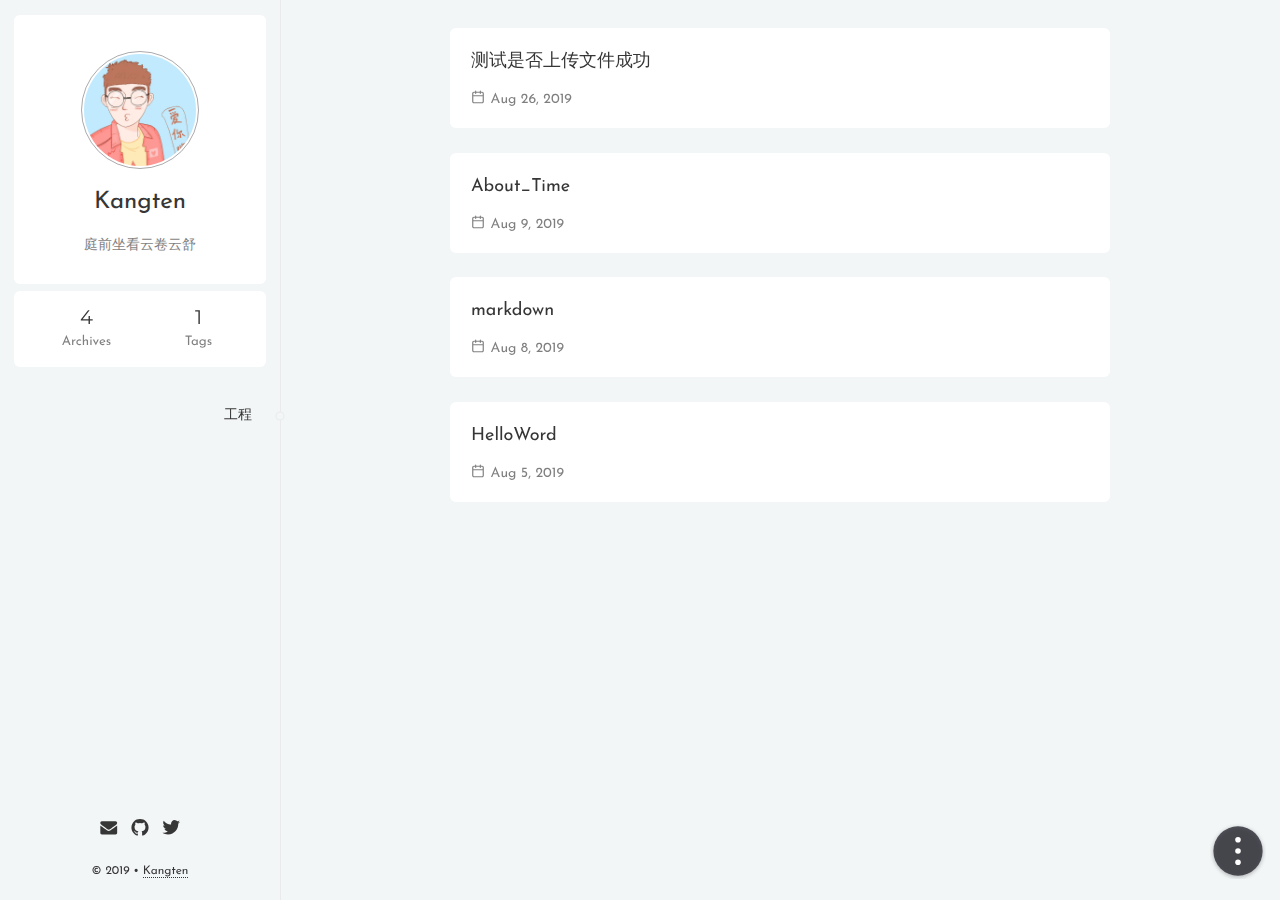
==== index.html @ 7aa26bff "Site updated: 2019-08-27 21:17:15" ====
<!doctype html>
<html lang="en">
<head><meta name="generator" content="Hexo 3.9.0">
<meta charset="utf-8">
<title>kangten</title>
<base href="/">
<meta name="viewport" content="width=device-width, initial-scale=1, maximum-scale=1, user-scalable=0">
<link rel="canonical" href="http://yoursite.com/">
<link rel="icon" type="image/x-icon" href="/favicon.ico">
<meta name="description" content="一个浪人的海洋 ~">
<meta property="og:type" content="website">
<meta property="og:title" content="kangten">
<meta property="og:url" content="http://yoursite.com/index.html">
<meta property="og:site_name" content="kangten">
<meta property="og:description" content="一个浪人的海洋 ~">
<meta property="og:locale" content="ZH_CN">
<meta property="og:image" content="http://yoursite.com/images/avatar.jpg">
<meta name="twitter:card" content="summary">
<meta name="twitter:title" content="kangten">
<meta name="twitter:description" content="一个浪人的海洋 ~">
<meta name="twitter:image" content="http://yoursite.com/images/avatar.jpg">
<link href="//fonts.googleapis.com/css?family=Baloo+Bhaijaan|Inconsolata|Josefin+Sans|Montserrat" rel="stylesheet">
<link href="/styles.b052e0427aa70b7d0587.css" rel="stylesheet">
<link rel="stylesheet" href="/theme.a1d69984e2ce5b6f67a8.css">
<script src="/config.ad5f6d2d308c58d9fbae.js"></script>
</head>
<body lang="en">
<is-d2a57d></is-d2a57d>
<script src="/runtime.9c308a63d02029c20228.js"></script>
<script src="/polyfills-es5.613d1909ec381c0aefb7.js"></script>
<script src="/polyfills.23aa31104b29f3163090.js"></script>
<script src="/main.7c07007d02c08b471cdf.en.js"></script>
</body>
</html>
---- styles.b052e0427aa70b7d0587.css ----
body,html{height:100%}html{font-size:14px}@media screen and (max-width:359px){html{font-size:12px}}body{margin:0;height:100%;font-family:arial,sans-serif;text-rendering:geometricPrecision;-webkit-font-smoothing:antialiased;-webkit-text-size-adjust:100%}h1,h2,h3,h4,h5,h6{font-weight:400;line-height:1.5}h1{font-size:1.78571rem}h2{font-size:1.42857rem}h3{font-size:1.28571rem}h4{font-size:1.14286rem}h5,h6{font-size:1rem}a{color:inherit;text-decoration:none;cursor:pointer}canvas,iframe,video{display:block;margin:auto;max-width:100%}img{max-width:100%}blockquote{margin:0;padding:0}table{border-spacing:0;border-collapse:collapse;font-size:inherit}td,th{padding:0}code,pre{font-size:85%;-webkit-font-smoothing:initial;-moz-osx-font-smoothing:initial}code{padding:.2em .4em;border-radius:3px}pre{padding:.75rem 1rem;line-height:1.6;border:1px solid;border-color:inherit}pre pre{border:0}pre code{background:none;margin:0;padding:0;color:inherit}:focus{outline:none}::-webkit-scrollbar{width:8px;height:6px}@media (max-width:676px){::-webkit-scrollbar{width:0;height:0;background:none}}::-webkit-scrollbar-thumb{border-radius:3px}input{border:0;background:none;color:inherit;font-family:inherit;line-height:1.4}input::-webkit-input-placeholder{color:inherit;opacity:.5}@font-face{font-weight:400;font-style:normal;font-family:Icon;src:url([data-uri]) format("woff")}.NGJlZT:before{color:inherit;text-transform:none;font-style:normal;font-family:Icon}.icon-exit:before{content:"\E928"}.icon-external:before{content:"\E929"}.icon-check:before{content:"\E92A"}.icon-circle:before{content:"\E92B"}.icon-link:before{content:"\E906"}.icon-at:before{content:"\E927"}.icon-image:before{content:"\E905"}.icon-loader:before{content:"\E902"}.icon-author:before{content:"\E900"}.icon-cate:before{content:"\E901"}.icon-hash:before{content:"\E903"}.icon-dot:before{content:"\E904"}.icon-next:before{content:"\E907"}.icon-previous:before{content:"\E908"}.icon-down:before{content:"\E909"}.icon-up:before{content:"\E90A"}.icon-search:before{content:"\E90B"}.icon-calendar:before{content:"\E90C"}.icon-eye:before{content:"\E90D"}.icon-clock:before{content:"\E90E"}.icon-sidebar:before{content:"\E926"}.icon-toc:before{content:"\E925"}.icon-wechat:before{content:"\E91C"}.icon-paypal:before{content:"\E919"}.icon-bitcoin:before{content:"\E91B"}.icon-soundcloud:before{content:"\E90F"}.icon-pinterest:before{content:"\E91A"}.icon-youtube:before{content:"\E916"}.icon-tumblr:before{content:"\E914"}.icon-linkedin:before{content:"\E915"}.icon-myspace:before{content:"\E917"}.icon-disqus:before{content:"\E918"}.icon-hangouts:before{content:"\E910"}.icon-email:before{content:"\E911"}.icon-facebook:before{content:"\E912"}.icon-dribbble:before{content:"\E913"}.icon-telegram:before{content:"\E91D"}.icon-qq:before{content:"\E91E"}.icon-instagram:before{content:"\E91F"}.icon-weibo:before{content:"\E920"}.icon-googleplus:before{content:"\E921"}.icon-feed:before{content:"\E922"}.icon-twitter:before{content:"\E923"}.icon-github:before{content:"\E924"}.highlight{position:relative;margin:1.5rem 0}.highlight>div{overflow-x:auto}.highlight code{background:none}.highlight pre{margin:0;border:0}.highlight .gutter{text-align:right;-webkit-user-select:none;-moz-user-select:none;-ms-user-select:none;user-select:none}.highlight .gutter pre{padding:.75rem .25rem .75rem .75rem}.highlight figcaption{padding:.5rem 1rem;font-size:85%}.highlight figcaption a{float:right;border:0}.highlight .emphasis{font-style:italic}.highlight .strong{font-weight:700}.gist .gist-meta{background:none!important}.gist .gist-file{border-color:#eee!important;border-radius:3px!important}.gist .gist-data{padding:.4em 0!important;border-color:#eee!important;border-radius:3px 3px 0 0!important}.OTE5OT{position:relative}.N2E4Mj{position:fixed;top:0;left:0;z-index:1;overflow-x:hidden;overflow-y:auto;-webkit-overflow-scrolling:touch;width:100%;height:100%}.N2E4Mj img{position:absolute;transition:transform .3s cubic-bezier(.2,0,.2,1);-ms-transform-origin:0 0;transform-origin:0 0}.N2E4Mj:after{content:"";position:absolute;left:0;right:0;bottom:0;top:0;z-index:-1;transition:opacity .3s;opacity:0}.MDRlMT{cursor:zoom-out}.MDRlMT:after{opacity:1}.MzI1NG{word-wrap:break-word;line-height:1.8}.MzI1NG h2,.MzI1NG h3,.MzI1NG h4,.MzI1NG h5,.MzI1NG h6{margin:1.44rem 0 1rem;padding-top:1rem;font-weight:700}.MzI1NG h2 a,.MzI1NG h3 a,.MzI1NG h4 a,.MzI1NG h5 a,.MzI1NG h6 a{visibility:hidden;border:0}.MzI1NG h2 a:active,.MzI1NG h2 a:focus,.MzI1NG h2 a:hover,.MzI1NG h3 a:active,.MzI1NG h3 a:focus,.MzI1NG h3 a:hover,.MzI1NG h4 a:active,.MzI1NG h4 a:focus,.MzI1NG h4 a:hover,.MzI1NG h5 a:active,.MzI1NG h5 a:focus,.MzI1NG h5 a:hover,.MzI1NG h6 a:active,.MzI1NG h6 a:focus,.MzI1NG h6 a:hover{color:inherit}.MzI1NG h2 a:active:after,.MzI1NG h2 a:focus:after,.MzI1NG h2 a:hover:after,.MzI1NG h3 a:active:after,.MzI1NG h3 a:focus:after,.MzI1NG h3 a:hover:after,.MzI1NG h4 a:active:after,.MzI1NG h4 a:focus:after,.MzI1NG h4 a:hover:after,.MzI1NG h5 a:active:after,.MzI1NG h5 a:focus:after,.MzI1NG h5 a:hover:after,.MzI1NG h6 a:active:after,.MzI1NG h6 a:focus:after,.MzI1NG h6 a:hover:after{opacity:1;transition:opacity .15s}.MzI1NG h2 a:after,.MzI1NG h3 a:after,.MzI1NG h4 a:after,.MzI1NG h5 a:after,.MzI1NG h6 a:after{padding-left:.2em;content:"\E906";vertical-align:-16%;font-style:normal;font-family:Icon;line-height:1;opacity:.63}.MzI1NG h2:active a,.MzI1NG h2:focus a,.MzI1NG h2:hover a,.MzI1NG h3:active a,.MzI1NG h3:focus a,.MzI1NG h3:hover a,.MzI1NG h4:active a,.MzI1NG h4:focus a,.MzI1NG h4:hover a,.MzI1NG h5:active a,.MzI1NG h5:focus a,.MzI1NG h5:hover a,.MzI1NG h6:active a,.MzI1NG h6:focus a,.MzI1NG h6:hover a{visibility:visible}.MzI1NG h2{position:relative;margin:2em 0 1em}.MzI1NG>iframe,.MzI1NG>video{margin:2em auto}.MzI1NG img{vertical-align:text-bottom}.MzI1NG>h2:first-child{padding:0}.MzI1NG hr{margin:2.5em auto;width:4px;height:4px;border:0;border-radius:3px;background-color:currentColor;box-shadow:1em 0 0 0 currentColor,-1em 0 0 0 currentColor;opacity:.2}.MzI1NG blockquote{position:relative;margin:2em 0;padding-left:24px}.MzI1NG blockquote:before{position:absolute;left:0;top:0;width:4px;bottom:0;background-color:currentColor;content:"";opacity:.1}.MzI1NG blockquote footer cite{word-break:break-all}.MzI1NG blockquote footer cite:before{padding:0 .3em;content:"\2014"}.MzI1NG li{line-height:2}.MzI1NG ol,.MzI1NG ul{padding:0 2rem}.MzI1NG ol>li{list-style-type:decimal}.MzI1NG ol>li>ol>li{list-style-type:lower-alpha}.MzI1NG ol>li>ol>li>ol>li{list-style-type:lower-roman}.MzI1NG a{border-bottom:1px dotted;transition:color .15s,border-color .15s,opacity .15s}.MzI1NG a:active,.MzI1NG a:focus,.MzI1NG a:hover{border-bottom-style:solid}.MzI1NG>pre{overflow-x:auto}.MzI1NG>pre code{color:inherit;background-color:inherit}.ZTFmOT:first-letter{float:left;margin:.3rem .4rem 0 0;font-size:2.9rem;line-height:1}.article-img{display:block;margin:auto;cursor:zoom-in}.article-img+figcaption{display:block;margin-top:.75em;text-align:center;font-size:.85em;opacity:.63}.article-bounded{margin:1.5em 0;border-color:inherit}.article-bounded>div{overflow-x:auto}@media (max-width:676px){.article-bounded{overflow-x:auto;margin:1.5em -1.5rem}.article-bounded>div{display:table;overflow-x:inherit;padding:0 1.5rem;min-width:100%;box-shadow:none!important}}.article-table{border-color:inherit}.article-table table{margin:auto;min-width:100%;border-color:inherit}.article-table td,.article-table th{padding:.75em 1em;border:1px solid;border-color:inherit}.article-table td:first-child,.article-table th:first-child{border-left-width:0}@media (max-width:676px){.article-table td:first-child,.article-table th:first-child{border-left-width:1px}}.article-table th{text-align:inherit;white-space:nowrap;font-weight:700}.article-table td{white-space:pre}.article-table th[align=center]{text-align:center}.article-table th[align=right]{text-align:right}
.M2ExND{position:relative;display:block;margin-left:1.5rem;padding:.5rem 0;line-height:2rem;transition:color .15s}.M2ExND:before{position:absolute;top:1.5rem;left:-1rem;content:"-";opacity:.63;-ms-transform:translateY(-50%);transform:translateY(-50%)}.YzhjMW{float:left;padding-right:.5rem;white-space:nowrap;letter-spacing:1px;font-size:.85rem;opacity:.63}.NTA2NW{display:table-cell;font-size:1.15rem}
.NTk5MD{padding:2px;width:8rem;height:8rem;border:1px solid;border-radius:50%;vertical-align:bottom}@media (max-width:676px){.NTk5MD{border-color:hsla(0,0%,100%,.618)!important}}
.YjVhZj{display:block}.MmI3Mj{border-radius:6px;padding:2.15rem}@media (max-width:676px){.MmI3Mj{border-radius:0;padding:1.5rem}}
.Y2M2MW{position:relative;display:block;padding:1rem 2.15rem 2.15rem}@media (max-width:676px){.Y2M2MW{padding:1rem 1.5rem 1.5rem}}.NDczMT{display:block;padding:1rem;border-radius:3px;text-align:center;line-height:1.8;transition:background-color .15s;-webkit-user-select:none;-moz-user-select:none;-ms-user-select:none;user-select:none}.NDczMT:active,.NDczMT:focus,.NDczMT:hover{color:#fff}.YzI2ZD{padding-bottom:4rem;line-height:1.6}
.MDM2NT{display:block;margin:2rem 0;padding:1rem 1.5rem;border-left:3px solid rgba(0,0,0,0);border-radius:3px;word-break:break-word;line-height:1.8}.MGMyMz{margin:0;padding:0}.ZDZmOD{overflow:hidden;list-style:none}.YzRkY2{float:left}.YzRkY2 span{margin:0 .6em 0 .2em}.YjY2OW{display:table-cell}
.OThiOG{position:fixed;right:1rem;bottom:1.5rem;z-index:1;color:#fff;text-align:center;-webkit-tap-highlight-color:transparent}.MmM4ZT{z-index:-1;display:block}.MmM4ZT,.N2JlND{width:4rem;height:4rem}.N2JlND{cursor:pointer}.ZjYxMz{transform:translate3d(2rem,2rem,0)}.ZjYxMz circle{transition:all .15s cubic-bezier(0,0,.382,1.618);fill:#fff}.NWI4YT{font-size:1.2rem;line-height:1;-ms-transform:translateY(.382em);transform:translateY(.382em);fill:#fff;text-anchor:middle}.NWI4YT tspan{font-size:.75rem;font-family:inherit}.NGZkNG{opacity:.9;-ms-transform:rotate(-90deg);transform:rotate(-90deg);-ms-transform-origin:50% 50%;transform-origin:50% 50%;stroke-width:1px;fill:none}.MGI4ZD{opacity:.8}.NDgwOT span{position:absolute;z-index:-1;width:2.8rem;height:2.8rem;border-radius:50%;background-color:rgba(0,0,0,.8);box-shadow:0 2px 4px 1px rgba(0,0,0,.2);font-size:1.5rem;line-height:2.8rem;opacity:0;cursor:pointer;transition:.4s cubic-bezier(0,0,.382,1.618);transition-property:transform,opacity}.NDgwOT span:before{font-size:inherit}.NDgwOT span:nth-child(3n-2){top:0;right:0}.NDgwOT span:nth-child(3n-1){top:0;left:0}.NDgwOT span:nth-child(3n){bottom:0;left:0}.NmRjZD span{opacity:1}.NmRjZD span:first-child{transform:translate3d(0,-140%,0)}.NmRjZD span:nth-child(2){transform:translate3d(-98.99495%,-98.99495%,0)}.NmRjZD span:nth-child(3){transform:translate3d(-140%,0,0)}.NmRjZD span:nth-child(4){transform:translate3d(0,-280%,0)}.NmRjZD span:nth-child(5){transform:translate3d(-107.15136%,-258.68627%,0)}
.NTM3NG{display:-ms-flexbox;display:flex;-ms-flex-pack:center;justify-content:center;margin:2rem 0}.NGMyND,.NTM3NG{text-align:center}.NGMyND{margin:0 2px;width:2.4rem;height:2.4rem;border-radius:50%;line-height:2.4rem}.NGMyND:active,.NGMyND:focus,.NGMyND:hover,.YzJjYT{color:#fff}.NGJiY2,.YzJjYT{pointer-events:none}.NGJiY2:before{content:"\E904";font-family:Icon}.YzFlMj:before{content:"\E908";font-family:Icon}.ZTE4MW:before{content:"\E907";font-family:Icon}
.Y2JkZj{display:block;overflow:hidden;margin-bottom:1.75rem;border-radius:6px}@media (max-width:676px){.Y2JkZj{margin:1rem}}.MTYzZG{margin:0;font-weight:400;-webkit-tap-highlight-color:transparent}.MTYzZG a{padding:1.5rem 1.5rem 0;transition:color .15s}.MTYzZG a,.YzNkNz{display:block}.NzJkZT{padding:0 1.5rem;opacity:.8}.OWViNG{margin:1em 1.5rem 0;padding-bottom:1.5rem;opacity:.63}.NjI4MD{display:inline-block;margin-right:1rem}.M2VjND{margin-right:.4rem}
.NTg3ZW{display:block;margin:4rem 0 1.5rem;text-align:center}.NTNmYj{margin:0;font-size:1.1rem;line-height:2}.MTQwMW{position:relative;padding-top:1rem}.ZmE3OD{position:absolute;right:0;bottom:3.6rem;left:0;margin:auto;max-width:24rem;border-color:inherit}.MzUzMD{overflow:hidden;border:1px solid;border-color:inherit;border-radius:6px;box-shadow:3px 4px 11px rgba(42,43,51,.1)}.MzUzMD div{padding:1rem 1.5rem;text-align:left;line-height:1.5}@media (max-width:676px){.MzUzMD div{padding:1rem}}.MzUzMD a{border-radius:3px;transition:background-color .15s,color .15s}.MzcxMj{box-sizing:border-box;border:1px solid;border-color:inherit;border-radius:2.6rem;white-space:nowrap;font-size:.85rem;line-height:2.6rem}.MzcxMj,.Njc1ND{display:inline-block}.Njc1ND{position:relative;padding:0 1rem;border-color:inherit;font-size:1.1rem;transition:color .15s}.Njc1ND:after{position:absolute;top:50%;right:0;height:1.4rem;border-left:1px solid;border-color:inherit;content:"";-ms-transform:translateY(-50%);transform:translateY(-50%)}.Njc1ND:first-child{padding-left:1.25rem}.Njc1ND:last-child{padding-right:1.25rem}.Njc1ND:last-child:after{content:none}.Njc1ND:before{vertical-align:middle;font-size:1.4rem}.MzUzMD.wechat a:active,.MzUzMD.wechat a:focus,.MzUzMD.wechat a:hover,.YjJhZj.wechat{color:#09bb07}.MzUzMD.alipay a:active,.MzUzMD.alipay a:focus,.MzUzMD.alipay a:hover,.YjJhZj.alipay{color:#00a0e9}.MzUzMD.paypal a:active,.MzUzMD.paypal a:focus,.MzUzMD.paypal a:hover,.YjJhZj.paypal{color:#387cbc}.MzUzMD.bitcoin a:active,.MzUzMD.bitcoin a:focus,.MzUzMD.bitcoin a:hover,.YjJhZj.bitcoin{color:#f7931a}
.MDMxMm,.YzNjN2{display:block}.YzNjN2{width:100%}.ZDZhND{position:relative;display:block;text-align:center}.ZDZhND:before{position:absolute;top:50%;left:50%;margin:-.7em 0 0 -.7em;color:inherit;content:"\E902";font-style:normal;font-size:1.4rem;font-family:Icon;opacity:.63;-webkit-animation:1.75s linear infinite;animation:1.75s linear infinite;-webkit-animation-name:ODMzZD;animation-name:ODMzZD}.NTUyZD:before{content:"\E905";-webkit-animation:none;animation:none}@-webkit-keyframes ODMzZD{0%{transform:rotate(0)}to{transform:rotate(1turn)}}@keyframes ODMzZD{0%{transform:rotate(0)}to{transform:rotate(1turn)}}
.MzI5Mz{position:fixed;top:0;bottom:0;left:0;border-right:1px solid}@media (max-width:975px){.MzI5Mz{opacity:0;z-index:0}}@media (max-width:676px){.MzI5Mz{border:0;color:#fff}}.MzA5ZD{position:relative;overflow-y:auto;-webkit-overflow-scrolling:touch;margin-right:-1rem;padding-right:1rem;height:100%;width:20rem}@media (max-width:676px){.MzA5ZD{padding-right:1.6rem}}.MzA5ZD::-webkit-scrollbar{width:0;height:0}.OTQ3YT{padding:1px 0}.NmM3M2{margin:1rem 1rem .5rem;padding:2.6rem 2rem 1rem;border-radius:6px;text-align:center}@media (max-width:676px){.NmM3M2{border:0;background:none!important}}.MTMzYW{display:block;margin:1.5rem 0;white-space:nowrap;font-size:1.714285rem;transition:color .15s}@media (max-width:676px){.MTMzYW{color:#fff!important}}.ZTg4ZG{line-height:1.5;opacity:.63}.NTRlZG{display:-ms-flexbox;display:flex;-ms-flex-pack:distribute;justify-content:space-around;margin:0 1rem;padding:0 1rem;border-radius:6px;text-align:center;white-space:nowrap;-webkit-tap-highlight-color:transparent;-webkit-user-select:none;-moz-user-select:none;-ms-user-select:none;user-select:none}@media (max-width:676px){.NTRlZG{background:none!important}}.M2E0Yj{position:relative;padding:1rem 0 1.25rem;min-width:24%;border-radius:6px}.M2E0Yj:after{position:absolute;right:0;bottom:0;left:0;margin:auto;width:62%;height:.3rem;content:"";transition:transform .4s;-ms-transform:scaleY(0);transform:scaleY(0);-ms-transform-origin:bottom center;transform-origin:bottom center;border-radius:3px 3px 0 0}.M2E0Yj span{display:block;margin:0 .5rem}.M2E0Yj span:first-child{margin-bottom:.5rem;font-size:1.4rem}.M2E0Yj span:last-child{font-size:.95rem;opacity:.63}@media (max-width:676px){.M2E0Yj:after{top:.5rem;right:-.5em;bottom:.5rem;left:-.5em;width:auto;height:auto;border-radius:6px;background-color:hsla(0,0%,100%,.1)!important}}.M2E0Yj:active:after,.M2E0Yj:focus:after,.M2E0Yj:hover:after,.MDFmZm:after{-ms-transform:scaleX(1);transform:scaleX(1)}@media (max-width:676px){.M2E0Yj:active,.M2E0Yj:focus,.M2E0Yj:hover,.MDFmZm{color:#fff}}.ZmY2YW{margin:2rem 0 4rem;-webkit-tap-highlight-color:transparent;-webkit-user-select:none;-moz-user-select:none;-ms-user-select:none;user-select:none}.ZWE2YW{position:relative;display:block;padding-right:2rem;text-align:right;text-transform:capitalize;line-height:3rem;border-color:inherit;transition:all .15s}.ZWE2YW:after{position:absolute;top:50%;right:0;width:7px;height:7px;border-radius:50%;content:"";-ms-transform:translate(50%,-50%);transform:translate(50%,-50%)}@media (max-width:676px){.ZWE2YW{padding-left:3.6rem;text-align:left}.ZWE2YW:before{position:absolute;top:0;right:0;width:100%;height:100%;background:linear-gradient(90deg,hsla(0,0%,100%,.1),rgba(0,0,0,0))!important;content:"";transition:transform .4s;-ms-transform:scaleX(0);transform:scaleX(0);-ms-transform-origin:0 50%;transform-origin:0 50%}.ZWE2YW:after{content:none}}.ZWE2YW:active,.ZWE2YW:focus,.ZWE2YW:hover,.ZWUwMz{font-size:1.168rem}.ZWE2YW:active:after,.ZWE2YW:focus:after,.ZWE2YW:hover:after,.ZWUwMz:after{background-image:none}@media (max-width:676px){.ZWE2YW:active,.ZWE2YW:focus,.ZWE2YW:hover,.ZWUwMz{font-size:inherit;color:#fff!important}.ZWE2YW:active:before,.ZWE2YW:focus:before,.ZWE2YW:hover:before,.ZWUwMz:before{-ms-transform:scaleX(1);transform:scaleX(1)}}.Y2RmMT{padding:1rem;text-align:center;line-height:1.4em}.Y2RmMT>p{margin:.25rem 0;font-size:.85rem}.Y2RmMT>p a{border-color:inherit}@media (max-width:676px){.Y2RmMT>p a:active,.Y2RmMT>p a:focus,.Y2RmMT>p a:hover{color:#fff;border-color:#fff}}.YzMxMj+.YzMxMj:before{padding:0 .8rem;content:"|"}.MDczZT{position:absolute;right:1rem;bottom:0;left:0}.NTk2OG{margin:0 1rem 1rem;-webkit-user-select:none;-moz-user-select:none;-ms-user-select:none;user-select:none}.MzNjM2{display:inline-block;font-size:0;transition:color .15s}.MzNjM2:before{margin:0 .4rem;font-size:1.428rem;line-height:1.5}@media (max-width:676px){.MzNjM2:active,.MzNjM2:focus,.MzNjM2:hover{color:#fff!important}}
.MDA3ND{display:inline-block;margin:0 1rem 1rem 0}.ZjkxOD{display:block;padding:0 1em;border-radius:3px;line-height:2.4;transition:background-color .15s}.ZjkxOD:before{margin-right:.2em;content:"\E903";vertical-align:-.1em;font-size:.85em;font-family:Icon;line-height:inherit}.ZjkxOD :active,.ZjkxOD:focus,.ZjkxOD:hover{color:#fff}
.ZTBmOD{position:fixed;top:0;right:0;bottom:0;overflow-y:auto;-webkit-overflow-scrolling:touch;padding:1rem 0;width:18rem;transform:translate3d(104%,0,0)}.YWYxOG{box-shadow:-2px 0 3px rgba(0,0,0,.1)}.YzRmN2{position:relative;margin:0;padding:0 0 0 1.5em}.OGQwOT{padding:0}.OGQwOT:before{position:absolute;top:.5em;bottom:.5em;left:1px;width:2px;content:"";transition:transform .4s;-ms-transform:scaleY(0);transform:scaleY(0);-ms-transform-origin:center top;transform-origin:center top}.OGQwOT:active:before,.OGQwOT:focus:before,.OGQwOT:hover:before,.OThmMm:before{-ms-transform:scaleX(1);transform:scaleX(1)}.NzE4YW{display:block;padding:.5em 1em;line-height:1.4}.NzE4YW code{white-space:nowrap;padding:0 3px}@media (max-width:676px){.NzE4YW code{background:rgba(0,0,0,.5)}}.YmU3ND{float:left;margin-right:4px;font-size:.9rem}.ZDBiNT{display:table-cell}
.NTFlYm{display:block;text-align:center;opacity:.5}.ZmRkZm{margin:10rem 0 3rem;border:0;font-size:10rem;font-family:monospace}@media (max-width:676px){.ZmRkZm{font-size:6rem}}.MjU5Mj{font-size:1.25rem}
.MjFjZG{display:block}.ZjlmNz{border-radius:6px;padding:2.15rem}@media (max-width:676px){.ZjlmNz{border-radius:0;padding:1.5rem}}.YzdiMD{position:relative;padding:2.15rem 0;border-color:inherit}@media (max-width:676px){.YzdiMD{padding:1.5rem 0}}.YzdiMD:first-of-type{margin-top:-2.15rem}@media (max-width:676px){.YzdiMD:first-of-type{margin-top:-1.5rem}}.YzdiMD:last-of-type{margin-bottom:-2.15rem;padding-bottom:6rem}@media (max-width:676px){.YzdiMD:last-of-type{margin-bottom:-1.5rem}}.YzdiMD:before{position:absolute;top:0;left:1.5rem;height:100%;border-left:1px solid;border-color:inherit;content:""}.YTk0NT{margin:0;line-height:2.4em}.NWQ2Zj,.YTk0NT{position:relative}.NWQ2Zj{padding-left:3rem}.NWQ2Zj:hover .ZTZhOT:after{opacity:1}.ZTZhOT{position:absolute;top:1.5rem;left:1.5rem;padding:0 .6em;border-radius:2em;color:#fff;text-transform:uppercase;font-weight:600;line-height:2;transform:translate3d(-50%,-50%,0) scale3d(.75,.75,1)}.ZTZhOT:after{position:absolute;top:0;right:0;bottom:0;left:0;z-index:-1;border-radius:inherit;content:"";opacity:.63;transition:opacity .4s}
.MjRjZD{padding-bottom:.3rem}.ZmNlOT{display:block;position:relative;overflow-x:auto;overflow-y:hidden;white-space:nowrap;border-radius:6px}@media (max-width:676px){.ZmNlOT{border-radius:0}}.ZmNlOT ::-webkit-scrollbar{width:0;height:0}.MzEyMT{position:relative;display:inline-block;padding:0 2rem;font-size:1.2rem;line-height:3.8;border-color:inherit}.MzEyMT:after{margin-left:.5rem;padding:2px 5px;border-radius:3px;border:1px solid;border-color:inherit;content:attr(count);font-size:.85rem}.MzEyMT:before{position:absolute;right:0;bottom:0;left:0;margin:auto;width:38%;height:.3rem;content:"";transition:transform .4s;-ms-transform:scaleY(0);transform:scaleY(0);-ms-transform-origin:bottom center;transform-origin:bottom center;border-radius:3px 3px 0 0}.MTg2YT:before,.MzEyMT:active:before,.MzEyMT:focus:before,.MzEyMT:hover:before{-ms-transform:scaleX(1);transform:scaleX(1)}
.N2M2Mm{display:block;overflow:hidden;border-radius:6px}@media (max-width:676px){.N2M2Mm{border-radius:0}}.NzIwYW{text-align:center}.Mjc0NW{margin:0;padding:4.3rem 2.15rem 2.15rem}.NDEwND{margin-top:-1rem;line-height:2;opacity:.5}.MmQ3Mj{position:relative;padding:.80625rem 2.15rem 2.15rem}@media (max-width:676px){.MmQ3Mj{padding:.5625rem 1.5rem 1.5rem}}
.ZTAzOD{display:block;overflow:hidden;border-radius:6px}@media (max-width:676px){.ZTAzOD{border-radius:0}}.ZTI3Zj{position:relative}@media (max-width:676px){.ZTI3Zj{border-radius:0}}.MDQxMm,.MmQ4Zj{position:relative;margin:0}.MmQ4Zj{z-index:1;line-height:2}.NWI5ZD{display:inline-block;margin-right:1rem;transition:color .15s}.NWI5ZD:before{margin-right:.4rem;font-family:Icon}.ZmMxNT:before{content:"\E90C"}.YzJlMT:before{content:"\E900"}.ZTM5ZT:before{content:"\E901"}.N2NiNz .MDQxMm{padding:4.3rem 2.15rem 2.15rem}.N2NiNz .MmQ4Zj{padding:0 2.15rem;line-height:3}@media (max-width:676px){.N2NiNz .MmQ4Zj{padding:0 1.5rem}}.ODRkZm{padding-top:37%;background-position:50%;background-size:cover;color:#fff}@media (max-width:676px){.ODRkZm{padding-top:30%}}.ODRkZm .MmQ4Zj{background-color:rgba(0,0,0,0)}.ODRkZm .NTI5YT{padding:2.5rem 2.15rem 1rem;background:rgba(0,0,0,.25);background:linear-gradient(180deg,rgba(0,0,0,0),rgba(0,0,0,.75))}@media (max-width:676px){.ODRkZm .NTI5YT{padding:2rem 1.5rem 1rem}}.NmMyOT{position:relative;margin:.7rem 0 1rem;height:2px;border:0;background:#fff;opacity:.5}@media (max-width:676px){.NmMyOT{margin:.5rem 0 1rem}}.ZDg0Nz{position:relative;padding:.80625rem 2.15rem 2.15rem}@media (max-width:676px){.ZDg0Nz{padding:.5625rem 1.5rem 1.5rem}}.OGRiYW{padding:0 2.15rem}@media (max-width:676px){.OGRiYW{padding:0 1.5rem}}.NTYyNm{padding-bottom:1rem}.NjVjMD{display:-ms-flexbox;display:flex;padding:1.5rem 0;border-top:1px solid;border-color:inherit;line-height:1.5}@media (max-width:676px){.NjVjMD{padding-top:1rem}}.ZWExNz{position:relative;-ms-flex:1;flex:1;padding:0 1rem}.ZWExNz:after,.ZWExNz:before{position:absolute;top:0;font-size:1.4rem;font-family:Icon;line-height:1}.NWE0Nj:before{left:-.5rem;content:"\E908"}.OGFjOW{text-align:right}.OGFjOW:after{right:-.5rem;content:"\E907"}
.MjljZj{display:block}
.ZGJiND{display:block}.OTk3Zm{border-radius:6px;padding:2.15rem}@media (max-width:676px){.OTk3Zm{border-radius:0;padding:1.5rem}}.NjQ4MT{margin:0 0 1.5rem}
.NzcxMG{display:block;border-radius:6px;padding:2.15rem}@media (max-width:676px){.NzcxMG{border-radius:0;padding:1.5rem}}.MmVkNj{margin:0 0 1.5rem}
.MmM1Nz{display:block}.YWU4OW{position:fixed;top:0;right:0;left:0;z-index:1;overflow-y:auto;height:100%;background-color:rgba(0,0,0,.2)}.YWU4OW .NzhiYm{margin:3rem auto 2rem;max-width:660px}@media (max-width:676px){.YWU4OW .NzhiYm{margin:0;max-width:none}}.NjhmNT{display:-ms-flexbox;display:flex;padding:.25rem .5rem;white-space:nowrap;border-radius:6px}@media (max-width:676px){.NjhmNT{border-radius:0;padding:0 .25rem;max-height:4rem}}.MjFmZj{margin-bottom:5px}@media (max-width:676px){.MjFmZj{margin-bottom:0;border-bottom:1px solid;border-color:inherit}}.OTNkYj{padding:1rem;font-size:1.5rem;opacity:.5;transition:opacity .15s}.OTNkYj:active,.OTNkYj:focus,.OTNkYj:hover{opacity:1}.ZWY1Zm{display:-ms-flexbox;display:flex;-ms-flex-direction:row-reverse;flex-direction:row-reverse;-ms-flex-positive:1;flex-grow:1}.MjAxZG{padding:1rem;font-size:1.5rem;opacity:.5;transition:opacity .15s}.MzJhMD{-ms-flex-positive:1;flex-grow:1;font-size:1.2rem}.MzJhMD:focus+.MjAxZG,.ZWY1Zm:hover .MjAxZG{opacity:1}.YmRiMz{overflow:hidden;padding-bottom:1px;border-color:inherit;border-radius:6px}@media (max-width:676px){.YmRiMz{border-radius:0;overflow-y:auto;-webkit-overflow-scrolling:touch;max-height:calc(100vh - 4rem)}}.M2MyYj{border-color:inherit;border-radius:6px;padding:2.15rem}@media (max-width:676px){.M2MyYj{border-radius:0;padding:1.5rem}}.NjYxMj{display:-ms-flexbox;display:flex;-ms-flex-pack:justify;justify-content:space-between;margin-top:-1rem;padding:1rem 0;font-size:1.2rem}.MTNhYj{border-bottom:2px dashed;border-color:inherit}.NzVlZT{height:1.5rem}.ZmU2MT{position:relative;display:-ms-flexbox;display:flex;padding:1.5rem 0;border-bottom:1px solid;border-color:inherit}@media (max-width:676px){.ZmU2MT{padding:1rem 0}}.ZmU2MT:last-of-type{padding-bottom:0;border:0}.MzY3Yj{-ms-flex:1;flex:1}.NmNjOW{margin-right:1.5rem;width:6rem;height:6rem;border-radius:3px;background-position:50%;background-size:auto 100%}@media (max-width:676px){.NmNjOW{margin-right:1rem}}.MDkxNj{display:block;font-size:1.2rem;transition:color .15s}.Yzk1Nm{display:block;line-height:2.4;opacity:.63}.MDkxNj em,.N2FhMz em{color:#dc3545;font-style:normal}.N2FhMz{word-break:break-word}
.MzhjOD{display:block;overflow-x:hidden}.MzhjOD,.NzMzYm{position:relative;height:100%}.NzMzYm{margin-left:20rem;-ms-transform-origin:0 42%;transform-origin:0 42%}@media (max-width:975px){.NzMzYm{margin:0}}.NGU5Yz,.NWNkYm{height:100%}.NGU5Yz{overflow-y:auto;-webkit-overflow-scrolling:touch}.ZjBmOT{position:relative;display:block;margin:2rem auto;max-width:660px}@media (max-width:676px){.ZjBmOT{margin:0;max-width:none}}@media (max-width:676px){.M2E1Zj:before{position:absolute;top:1.6rem;bottom:1.6rem;left:-1.6rem;z-index:-1;width:100%;border-radius:.85rem;background-color:hsla(0,0%,100%,.2);content:""}.M2E1Zj .NGU5Yz{overflow-y:hidden;border-radius:.85rem;transition:border-radius .4s}}.ZDE2ZD{position:absolute;top:0;right:0;left:0;height:100%}
---- theme.a1d69984e2ce5b6f67a8.css ----
body{color:#363636}.ODJkZm,.OTljY2:after{background:#fff}.MzRmOW{border-color:#eaeaea}.ZjkxNT:after{box-shadow:0 0 0 1px #eaeaea}.article-bounded ::-webkit-scrollbar-thumb{background-color:#eaeaea}.article-bounded ::-webkit-scrollbar-thumb:hover{background-color:#363636}.article-bounded>div{box-shadow:inset 0 0 0 1px #eaeaea}body{font-family:'Josefin Sans','PingFang SC','Microsoft YaHe'}.MWZhMW{font-family:Baloo Bhaijaan,'Josefin Sans','PingFang SC','Microsoft YaHe'}.N2U4Zj,.YThjOW:after{font-family:Montserrat,'Josefin Sans','PingFang SC','Microsoft YaHe'}.highlight figcaption,code,pre{font-family:Inconsolata,monospace}.MmYyMT:after,.NTRkMD,body{background:#f3f6f7}@media (max-width:676px){.ZWQxMj{background:#f3f6f7}}::-moz-selection{background-color:#2a2b33;color:#fff}::selection{background-color:#2a2b33;color:#fff}::-webkit-scrollbar-thumb{background-color:rgba(42,43,51,.2)}::-webkit-scrollbar-thumb:hover{background-color:rgba(42,43,51,.8)}code{color:#2a2b33}.article-table tr:nth-child(2n),code{background-color:rgba(42,43,51,.05)}@media (max-width:676px){.ODliMm{background:#2a2b33}}.MDIwY2:after,.NDRhMD:active:before,.NDRhMD:focus:before,.NDRhMD:hover:before,.NWU0Mm:before,.ZDEzNm,.ZGI2Yj:active:after,.ZGI2Yj:focus:after,.ZGI2Yj:hover:after,.ZTc2YW:active,.ZTc2YW:focus,.ZTc2YW:hover{background-color:#2a2b33}.ZTY1Nz{background-color:rgba(42,43,51,.1)}.NzBlYj{background-color:rgba(42,43,51,.05)}.MWNmNz:active,.MWNmNz:focus,.MWNmNz:hover,.MzExYm{color:#2a2b33}.ZjMzMT{border-color:#2a2b33}.NDljY2{border-color:rgba(42,43,51,.4)}.MTE0NG a:hover{border-color:#2a2b33;color:#2a2b33}.N2QzMz{stroke:#2a2b33}.NzYzYj{fill:#2a2b33}.highlight{border-radius:3px;color:#262b2f}.highlight .gutter{color:#95a5b3}.highlight figcaption{color:#363636}.highlight figcaption a,.highlight figcaption a:hover{color:#237dac}.highlight ::-webkit-scrollbar-thumb{background-color:#ffffff}.highlight ::-webkit-scrollbar-thumb:hover{background-color:#f3f6f7}.highlight ::-moz-selection{background-color:#f3f6f7;color:inherit}.highlight ::selection{background-color:#f3f6f7;color:inherit}.highlight .comment,.highlight .quote{color:#95a5b3}.highlight .deletion,.highlight .name,.highlight .regexp,.highlight .selector-class,.highlight .selector-id,.highlight .tag,.highlight .template-variable,.highlight .variable{color:#5d6c7b}.highlight .built_in,.highlight .builtin-name,.highlight .link,.highlight .literal,.highlight .meta,.highlight .number,.highlight .params,.highlight .type{color:#40464a}.highlight .attribute{color:#2980b9}.highlight .addition,.highlight .bullet,.highlight .string,.highlight .symbol{color:#be516e}.highlight .section,.highlight .title{color:#944770}.highlight .keyword,.highlight .selector-tag{color:#239371}.highlight{border:1px solid;border-color:inherit}.highlight figcaption{border-bottom:1px solid;border-color:inherit}
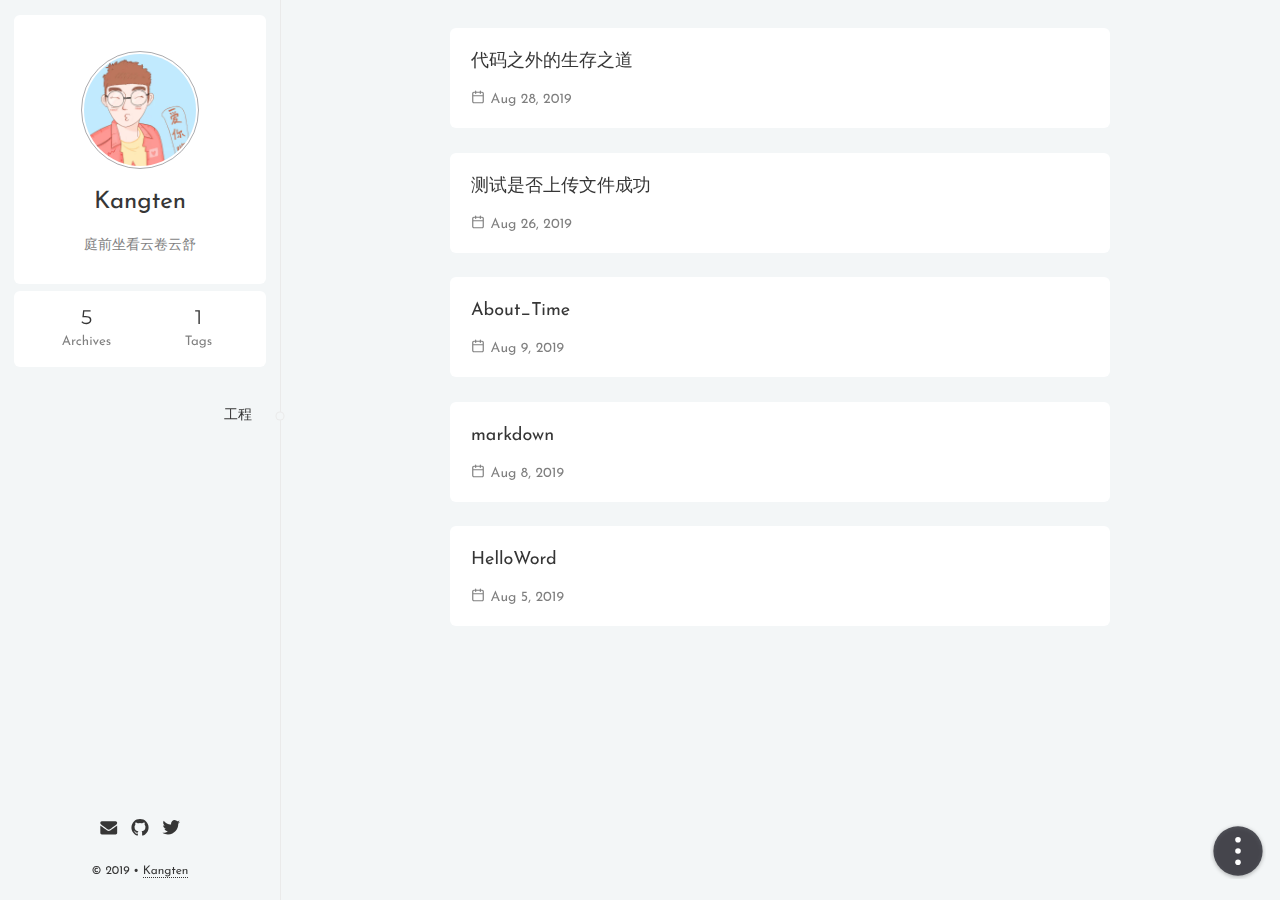
==== commit 683660b5: "Site updated: 2019-08-28 13:49:06" ====
--- a/index.html
+++ b/index.html
@@ -22,7 +22,7 @@
 <link href="//fonts.googleapis.com/css?family=Baloo+Bhaijaan|Inconsolata|Josefin+Sans|Montserrat" rel="stylesheet">
 <link href="/styles.b052e0427aa70b7d0587.css" rel="stylesheet">
 <link rel="stylesheet" href="/theme.a1d69984e2ce5b6f67a8.css">
-<script src="/config.ad5f6d2d308c58d9fbae.js"></script>
+<script src="/config.4bf2629a580102ce2d2c.js"></script>
 </head>
 <body lang="en">
 <is-d2a57d></is-d2a57d>
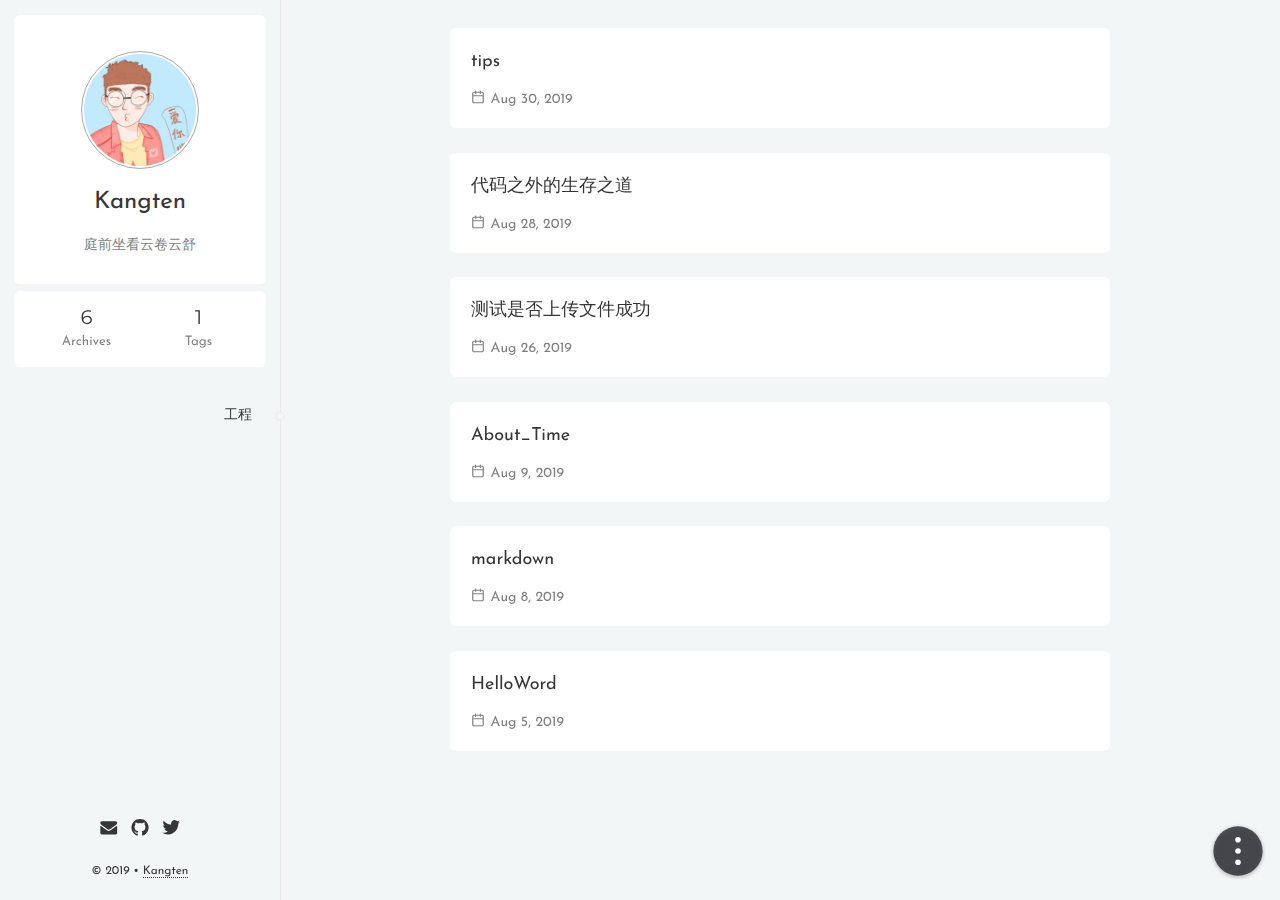
==== commit 646cfaee: "Site updated: 2019-08-30 15:37:09" ====
--- a/index.html
+++ b/index.html
@@ -22,7 +22,7 @@
 <link href="//fonts.googleapis.com/css?family=Baloo+Bhaijaan|Inconsolata|Josefin+Sans|Montserrat" rel="stylesheet">
 <link href="/styles.b052e0427aa70b7d0587.css" rel="stylesheet">
 <link rel="stylesheet" href="/theme.a1d69984e2ce5b6f67a8.css">
-<script src="/config.4bf2629a580102ce2d2c.js"></script>
+<script src="/config.f7a36e685cbaf61fa8a1.js"></script>
 </head>
 <body lang="en">
 <is-d2a57d></is-d2a57d>
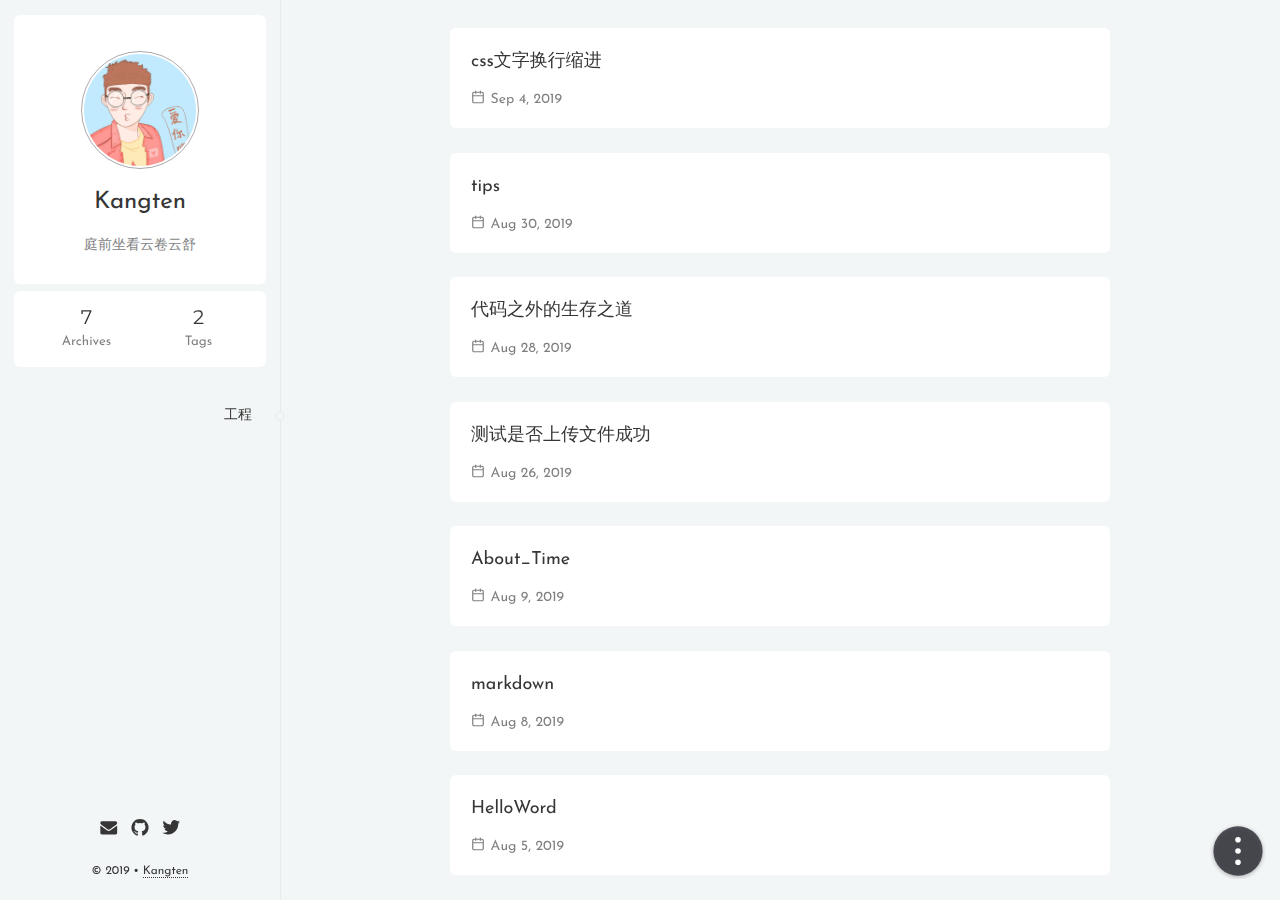
==== commit 7ef6f8d4: "Site updated: 2019-09-04 16:55:38" ====
--- a/index.html
+++ b/index.html
@@ -22,7 +22,7 @@
 <link href="//fonts.googleapis.com/css?family=Baloo+Bhaijaan|Inconsolata|Josefin+Sans|Montserrat" rel="stylesheet">
 <link href="/styles.b052e0427aa70b7d0587.css" rel="stylesheet">
 <link rel="stylesheet" href="/theme.a1d69984e2ce5b6f67a8.css">
-<script src="/config.f7a36e685cbaf61fa8a1.js"></script>
+<script src="/config.6d836d698228c2f865ec.js"></script>
 </head>
 <body lang="en">
 <is-d2a57d></is-d2a57d>
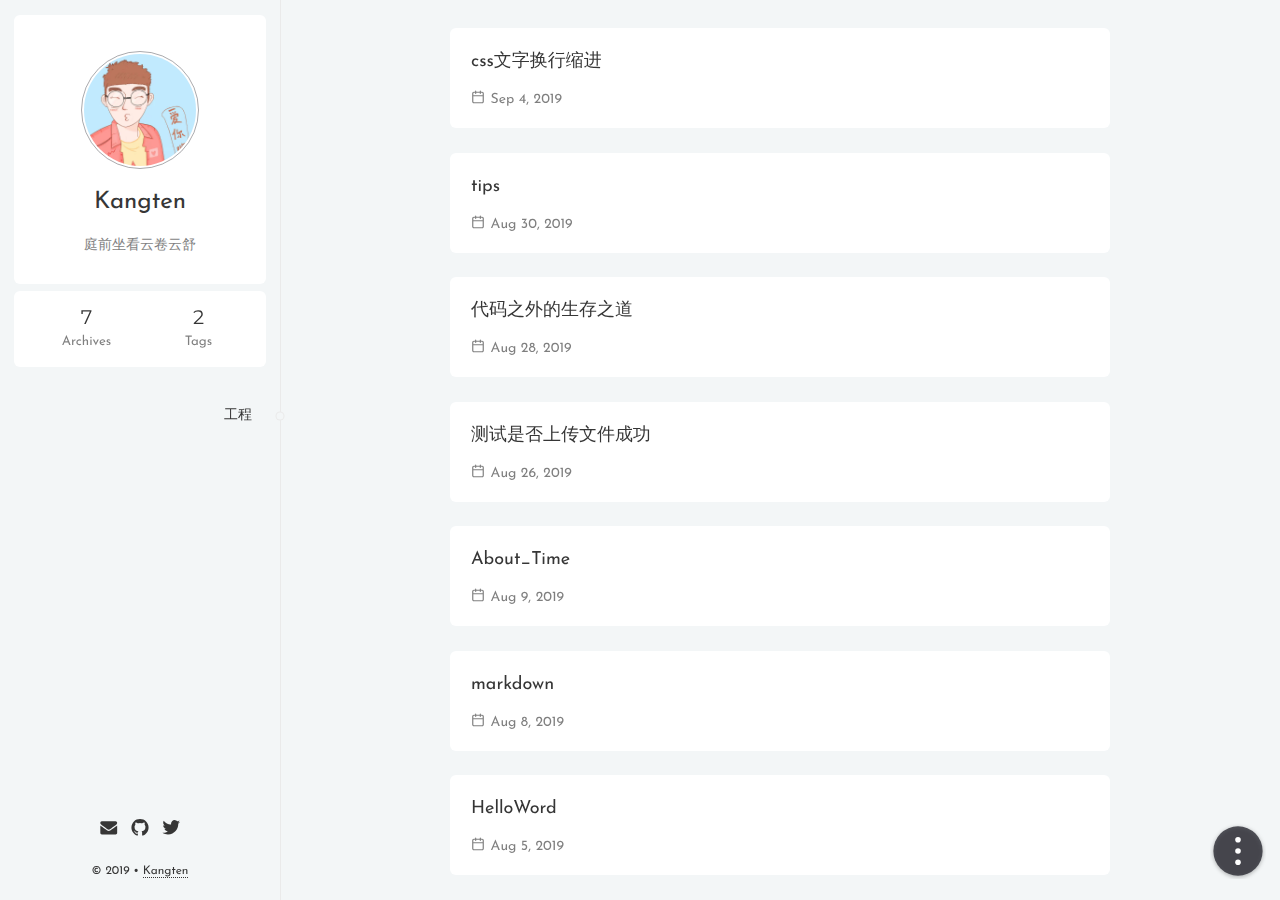
==== commit 141e4a82: "Site updated: 2019-09-04 16:56:54" ====
--- a/index.html
+++ b/index.html
@@ -22,7 +22,7 @@
 <link href="//fonts.googleapis.com/css?family=Baloo+Bhaijaan|Inconsolata|Josefin+Sans|Montserrat" rel="stylesheet">
 <link href="/styles.b052e0427aa70b7d0587.css" rel="stylesheet">
 <link rel="stylesheet" href="/theme.a1d69984e2ce5b6f67a8.css">
-<script src="/config.6d836d698228c2f865ec.js"></script>
+<script src="/config.bc39ce9b2d9df1f8f883.js"></script>
 </head>
 <body lang="en">
 <is-d2a57d></is-d2a57d>
